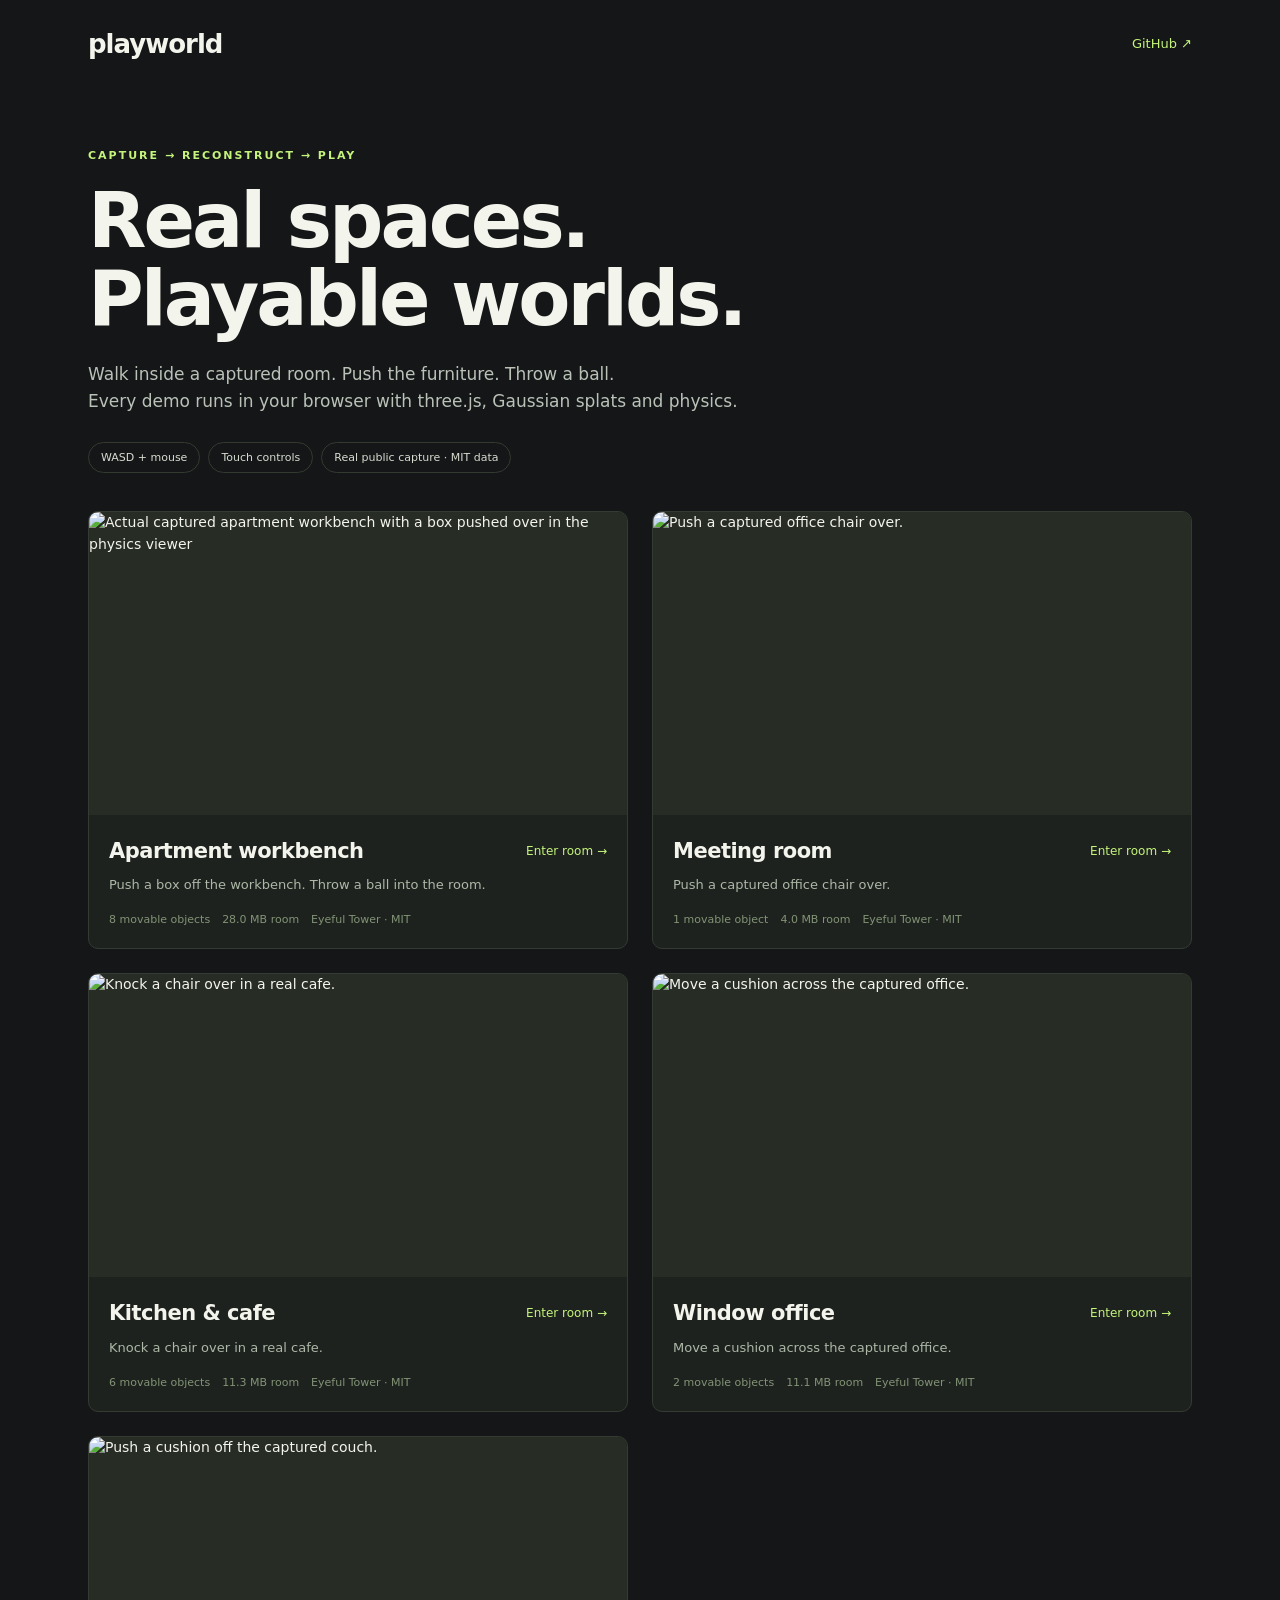
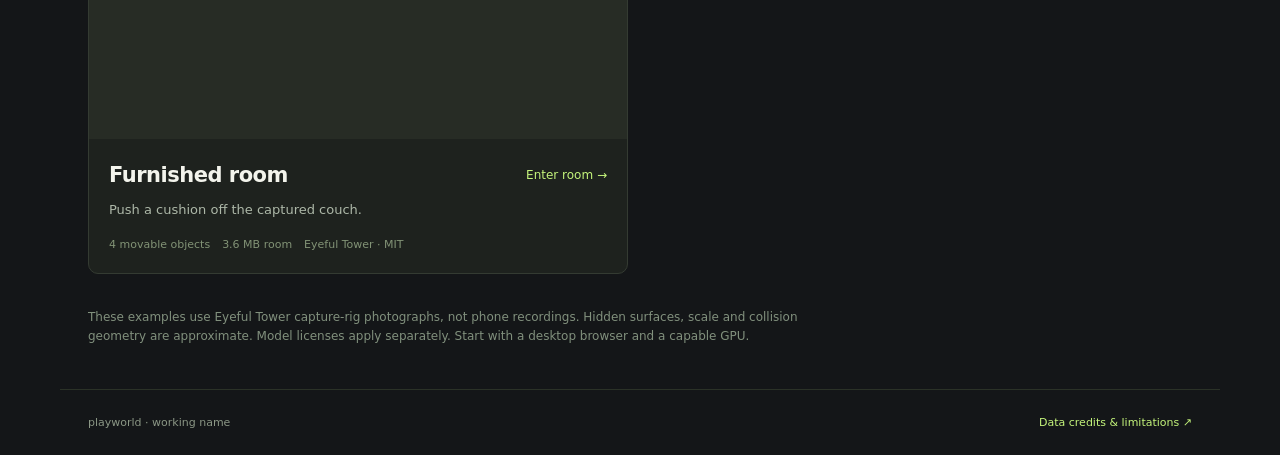
==== web/gallery/index.html @ 8a632d0e "Add five captured-room demos and README GIF gallery" ====
<!doctype html>
<html lang="en"><head>
<meta charset="utf-8"><meta name="viewport" content="width=device-width,initial-scale=1">
<title>playworld · Captured rooms you can play</title>
<meta name="description" content="Explore real captured spaces with Gaussian splats and movable physics objects. Walk, push, throw, reset.">
<link rel="stylesheet" href="./gallery.css">
</head><body>
<header><a class="brand" href="./">playworld</a><a href="https://github.com/rsasaki0109/movie2threejs" target="_blank" rel="noopener">GitHub ↗</a></header>
<main>
<p class="eyebrow">CAPTURE → RECONSTRUCT → PLAY</p>
<h1>Real spaces.<br>Playable worlds.</h1>
<p class="intro">Walk inside a captured room. Push the furniture. Throw a ball.<br>Every demo runs in your browser with three.js, Gaussian splats and physics.</p>
<div class="facts"><span>WASD + mouse</span><span>Touch controls</span><span>Real public capture · MIT data</span></div>
<div id="demos" class="grid" aria-label="Room demos"></div>
<p class="note">These examples use Eyeful Tower capture-rig photographs, not phone recordings. Hidden surfaces, scale and collision geometry are approximate. Model licenses apply separately. Start with a desktop browser and a capable GPU.</p>
</main>
<footer><span>playworld · working name</span><a href="./demos/workbench/credits.html">Data credits & limitations ↗</a></footer>
<script type="module" src="./gallery.js"></script>
</body></html>
---- web/gallery/gallery.css ----
*{box-sizing:border-box}
body{margin:0;background:#141618;color:#f3f4ec;font:14px/1.55 system-ui,sans-serif}
a{color:inherit;text-decoration:none}
a:hover{text-decoration:underline}
header,footer{max-width:1160px;margin:auto;padding:24px 28px;display:flex;justify-content:space-between;align-items:center}
.brand{font-size:26px;font-weight:750;letter-spacing:-1px}
header>a:last-child{font-size:13px;color:#c4f47b}
main{max-width:1160px;padding:48px 28px 32px;margin:auto}
.eyebrow{font-size:11px;letter-spacing:2px;color:#c4f47b;font-weight:700}
h1{font-size:clamp(48px,6vw,76px);line-height:1.02;letter-spacing:-3px;margin:18px 0 24px}
.intro{font-size:17px;color:#bac2b8;max-width:700px}
.facts{display:flex;gap:8px;flex-wrap:wrap;margin:28px 0 38px}
.facts span{font-size:11px;color:#d6dccf;border:1px solid #333a30;border-radius:30px;padding:6px 12px}
.grid{display:grid;grid-template-columns:repeat(2,minmax(0,1fr));gap:24px}
.card{display:block;border:1px solid #343b32;border-radius:10px;overflow:hidden;background:#1e221e;transition:transform .15s,border-color .15s}
.card:hover{transform:translateY(-3px);border-color:#8cb74d;text-decoration:none}
.card img{display:block;width:100%;height:auto;aspect-ratio:16/9;object-fit:cover;background:#272c25}
.card-body{padding:20px}
.card-title{display:flex;justify-content:space-between;gap:12px;align-items:center}
.card h2{font-size:21px;margin:0;letter-spacing:-.5px}
.card .enter{color:#c4f47b;font-size:12px;white-space:nowrap}
.card p{font-size:13px;color:#adb8a8;margin:8px 0 16px}
.metrics{display:flex;gap:12px;color:#829376;font-size:11px}
.note{color:#81907d;font-size:12px;max-width:750px;margin:34px 0 12px}
footer{color:#8b9785;font-size:11px;border-top:1px solid #2b3227}
footer a{color:#c4f47b}
a:focus-visible{outline:2px solid #c4f47b;outline-offset:4px}
@media(max-width:700px){header,footer{padding:20px}
main{padding:28px 20px}
.grid{grid-template-columns:1fr;gap:18px}
h1{font-size:54px}
.intro{font-size:15px}
.card h2{font-size:19px}
.card-body{padding:16px}
}
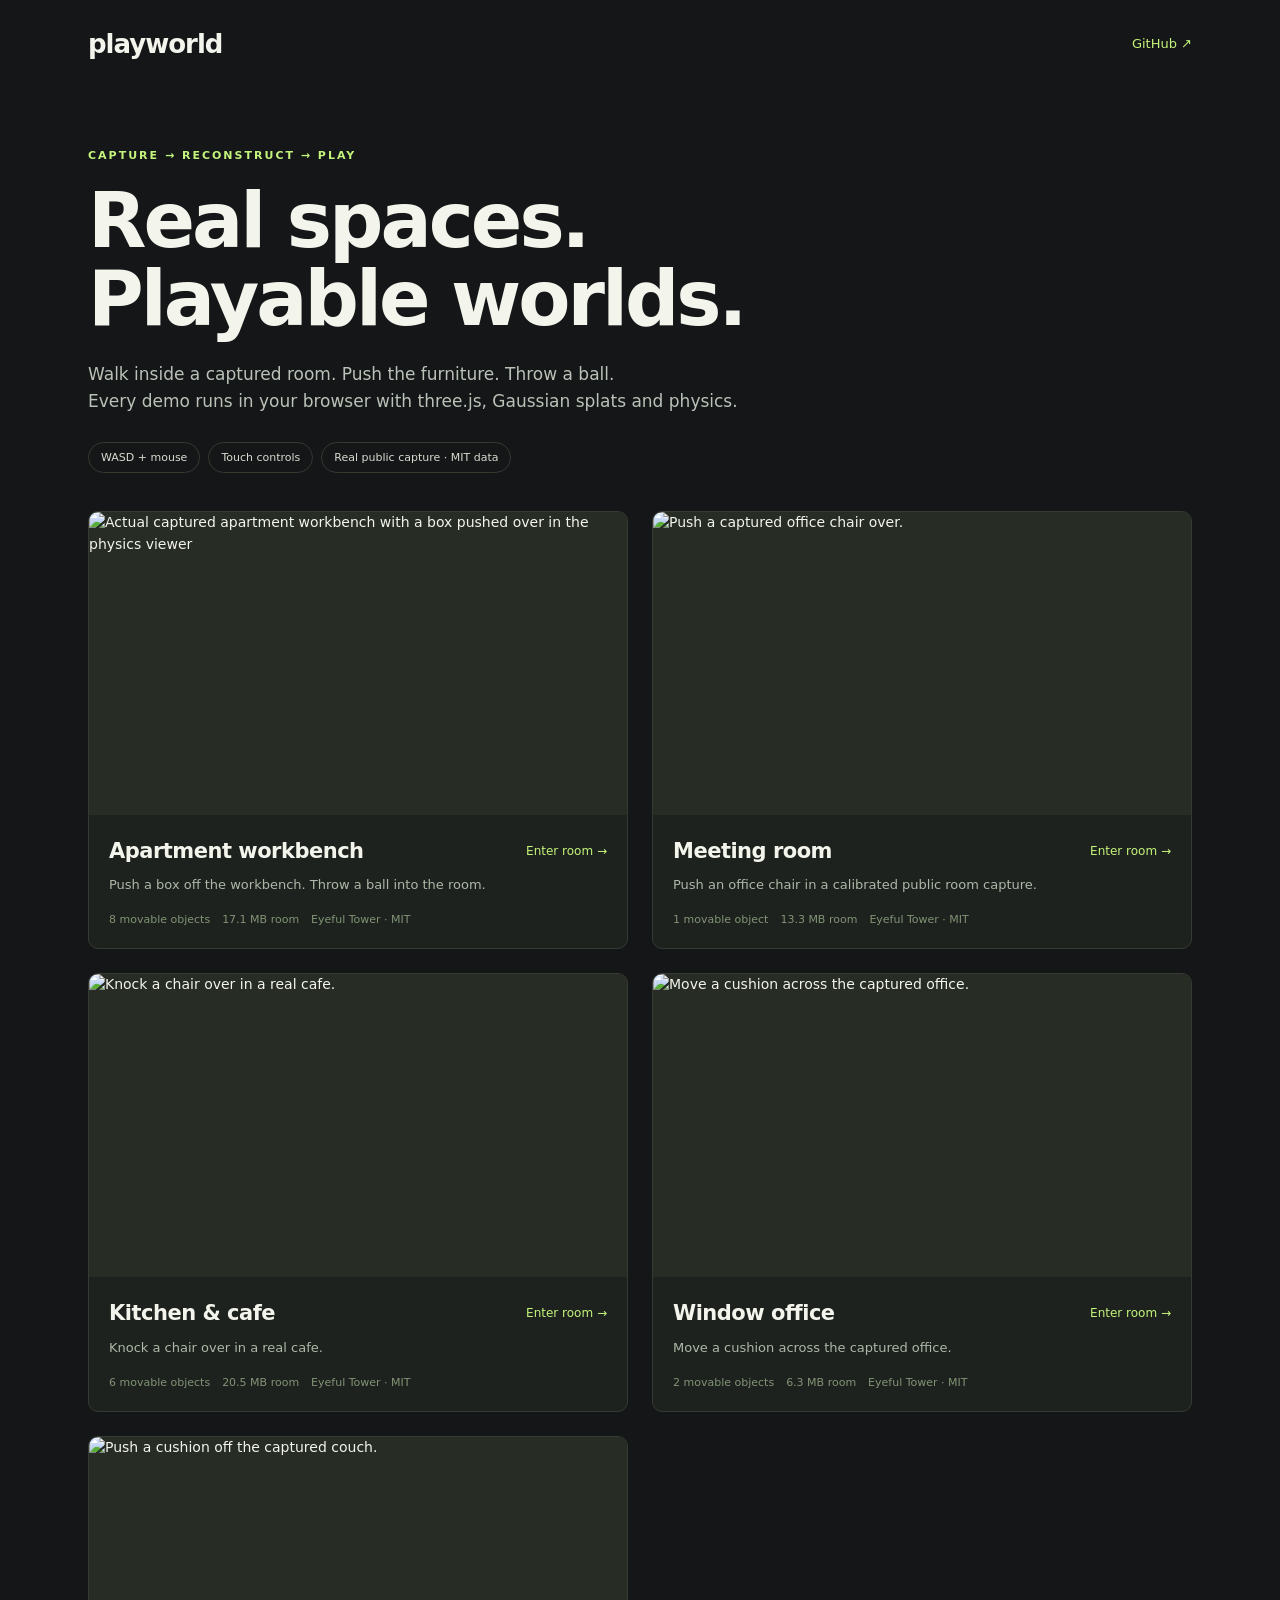
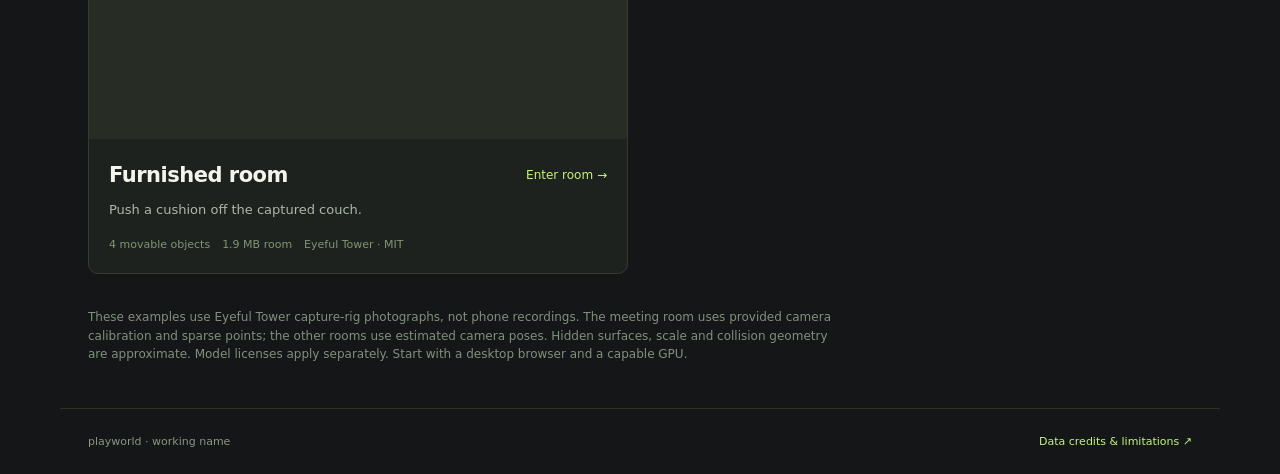
==== commit e5b9861b: "Improve captured-room quality and calibrated meeting-room showcase" ====
--- a/web/gallery/index.html
+++ b/web/gallery/index.html
@@ -12,7 +12,7 @@
 <p class="intro">Walk inside a captured room. Push the furniture. Throw a ball.<br>Every demo runs in your browser with three.js, Gaussian splats and physics.</p>
 <div class="facts"><span>WASD + mouse</span><span>Touch controls</span><span>Real public capture · MIT data</span></div>
 <div id="demos" class="grid" aria-label="Room demos"></div>
-<p class="note">These examples use Eyeful Tower capture-rig photographs, not phone recordings. Hidden surfaces, scale and collision geometry are approximate. Model licenses apply separately. Start with a desktop browser and a capable GPU.</p>
+<p class="note">These examples use Eyeful Tower capture-rig photographs, not phone recordings. The meeting room uses provided camera calibration and sparse points; the other rooms use estimated camera poses. Hidden surfaces, scale and collision geometry are approximate. Model licenses apply separately. Start with a desktop browser and a capable GPU.</p>
 </main>
 <footer><span>playworld · working name</span><a href="./demos/workbench/credits.html">Data credits & limitations ↗</a></footer>
 <script type="module" src="./gallery.js"></script>
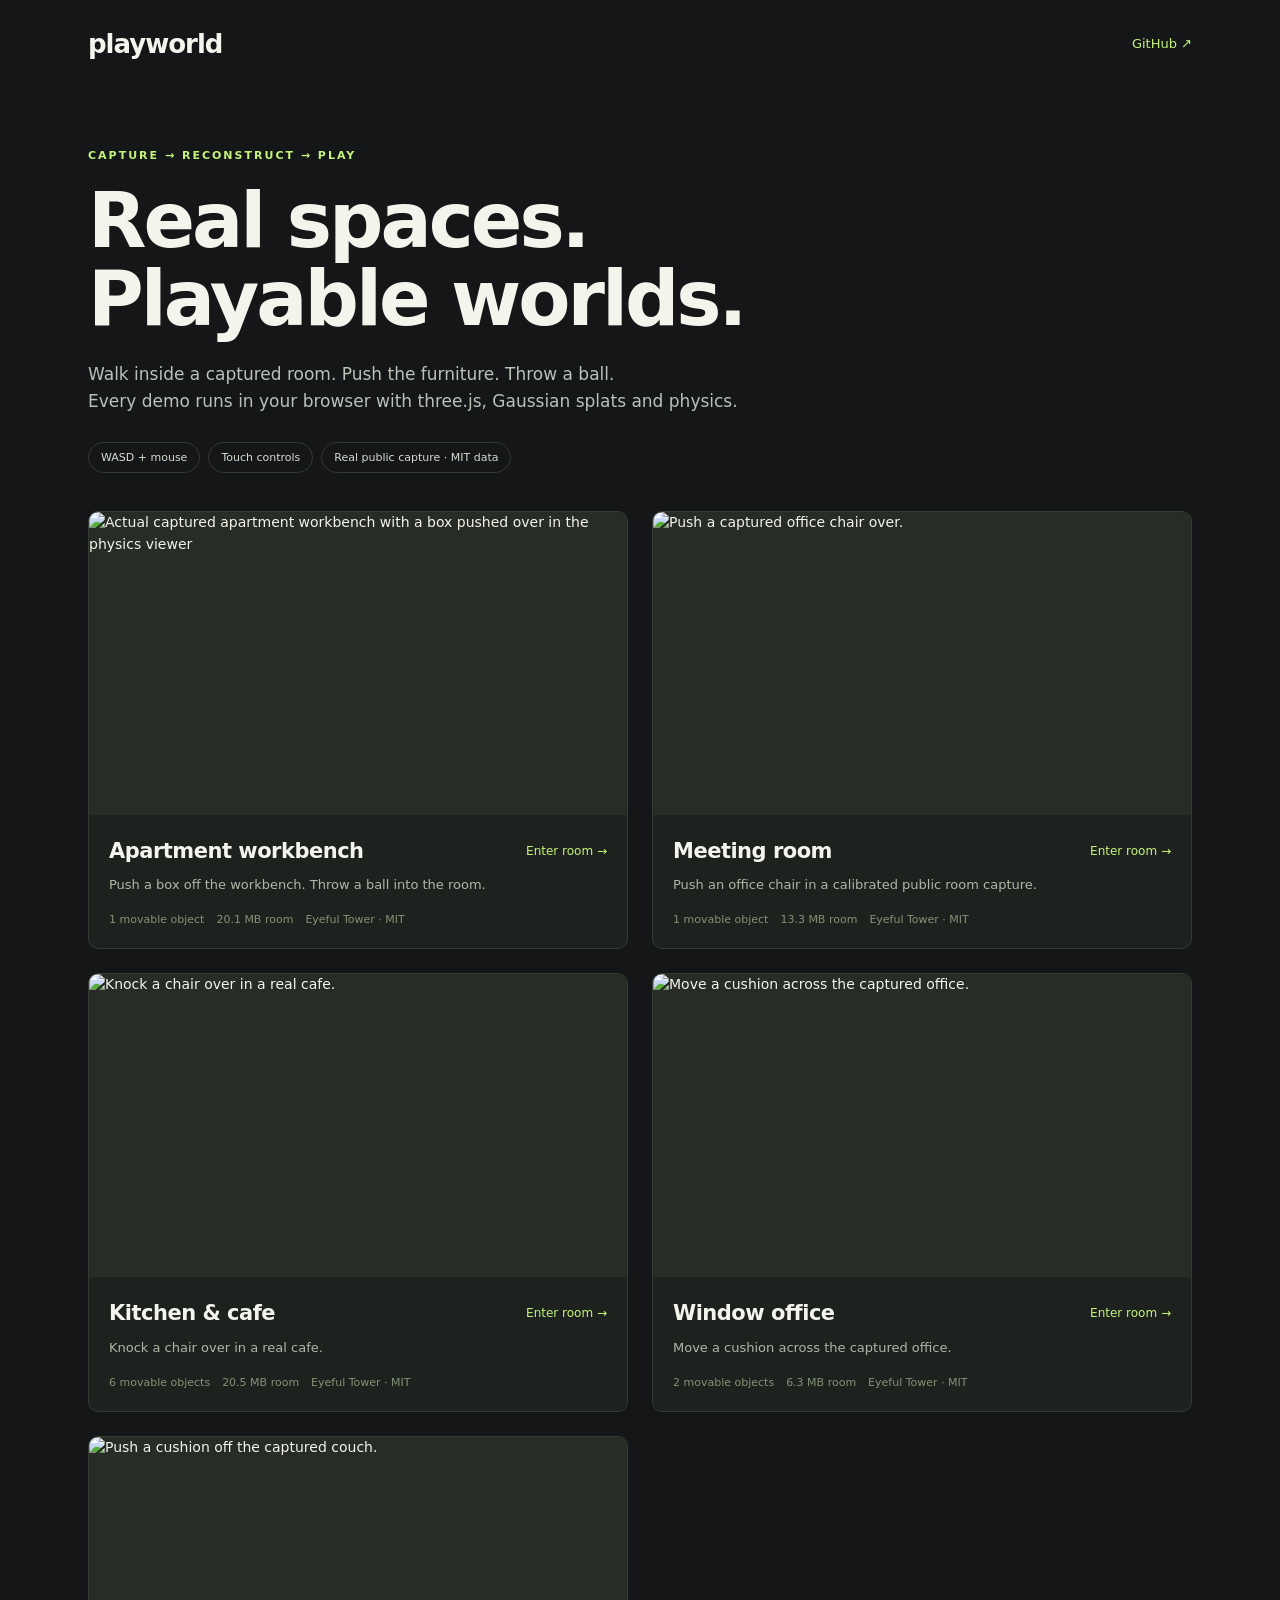
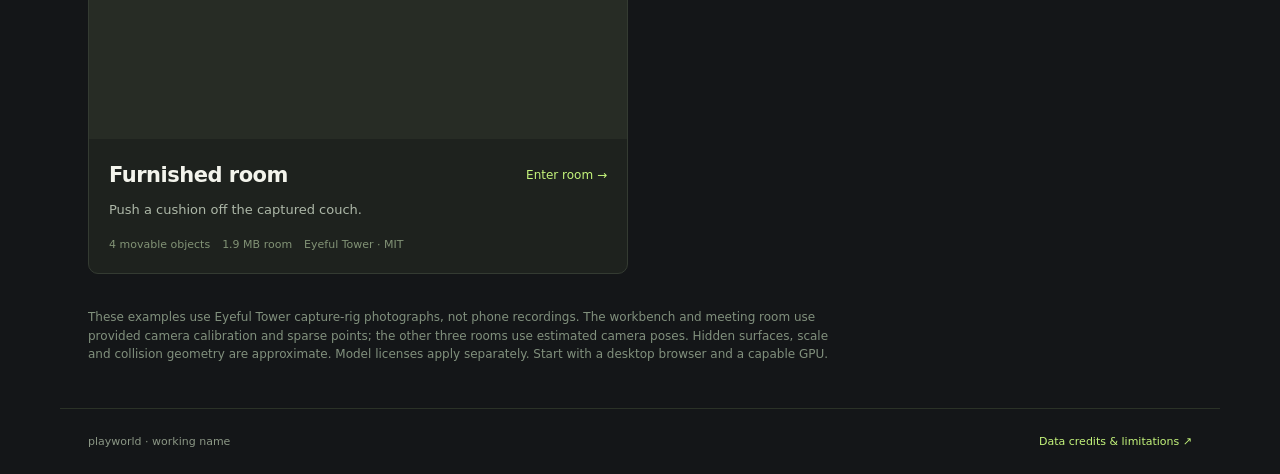
==== commit 14ceefd7: "Replace workbench hero with reviewed calibrated capture" ====
--- a/web/gallery/index.html
+++ b/web/gallery/index.html
@@ -12,7 +12,7 @@
 <p class="intro">Walk inside a captured room. Push the furniture. Throw a ball.<br>Every demo runs in your browser with three.js, Gaussian splats and physics.</p>
 <div class="facts"><span>WASD + mouse</span><span>Touch controls</span><span>Real public capture · MIT data</span></div>
 <div id="demos" class="grid" aria-label="Room demos"></div>
-<p class="note">These examples use Eyeful Tower capture-rig photographs, not phone recordings. The meeting room uses provided camera calibration and sparse points; the other rooms use estimated camera poses. Hidden surfaces, scale and collision geometry are approximate. Model licenses apply separately. Start with a desktop browser and a capable GPU.</p>
+<p class="note">These examples use Eyeful Tower capture-rig photographs, not phone recordings. The workbench and meeting room use provided camera calibration and sparse points; the other three rooms use estimated camera poses. Hidden surfaces, scale and collision geometry are approximate. Model licenses apply separately. Start with a desktop browser and a capable GPU.</p>
 </main>
 <footer><span>playworld · working name</span><a href="./demos/workbench/credits.html">Data credits & limitations ↗</a></footer>
 <script type="module" src="./gallery.js"></script>
